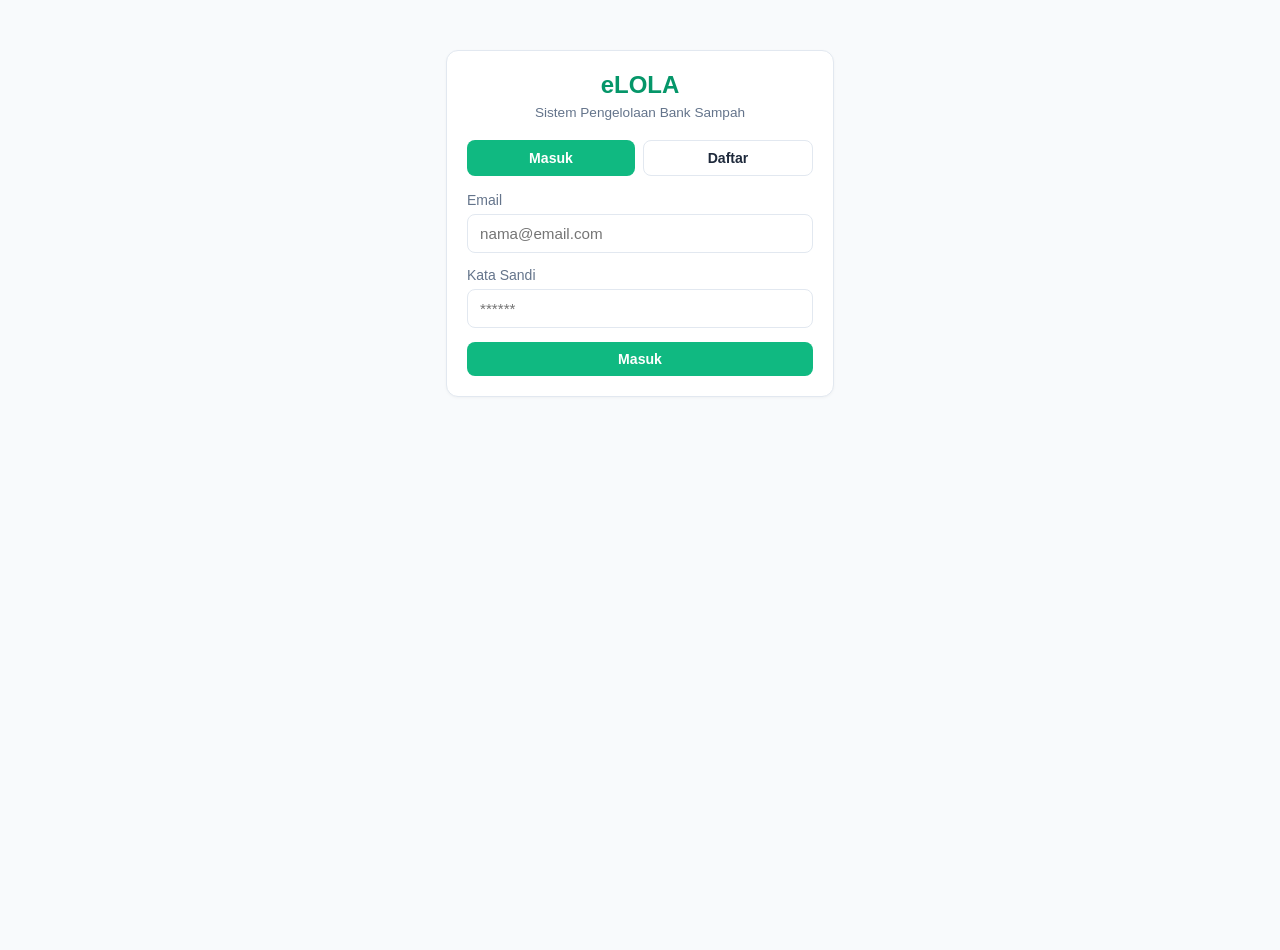
==== index.html @ f75164cf "Add files via upload" ====
<!doctype html>
<html lang="id">
  <head>
    <meta charset="UTF-8" />
    <meta name="viewport" content="width=device-width, initial-scale=1.0" />
    <title>eLOLA - Masuk / Daftar</title>
    <link rel="stylesheet" href="css/style.css" />
  </head>
  <body>
    <div class="container" style="max-width: 420px; margin-top: 50px">
      <div class="card">
        <h2
          style="
            color: var(--primary-dark);
            text-align: center;
            margin-bottom: 6px;
          "
        >
          eLOLA
        </h2>
        <p
          style="
            text-align: center;
            color: var(--text-muted);
            font-size: 0.85rem;
            margin-bottom: 20px;
          "
        >
          Sistem Pengelolaan Bank Sampah
        </p>

        <div style="display: flex; gap: 8px; margin-bottom: 16px">
          <button id="tab-login" class="btn btn-primary" style="flex: 1">
            Masuk
          </button>
          <button id="tab-register" class="btn btn-outline" style="flex: 1">
            Daftar
          </button>
        </div>

        <form id="form-login">
          <div class="form-group">
            <label>Email</label>
            <input
              type="email"
              id="login-email"
              required
              placeholder="nama@email.com"
            />
          </div>
          <div class="form-group">
            <label>Kata Sandi</label>
            <input
              type="password"
              id="login-password"
              required
              placeholder="******"
            />
          </div>
          <button type="submit" class="btn btn-primary" style="width: 100%">
            Masuk
          </button>
        </form>

        <form id="form-register" style="display: none">
          <div class="form-group">
            <label>Nama Lengkap</label>
            <input
              type="text"
              id="reg-nama"
              required
              placeholder="Sesuai KTP"
            />
          </div>
          <div class="form-group">
            <label>NIK</label>
            <input
              type="text"
              id="reg-nik"
              required
              placeholder="16 digit NIK"
            />
          </div>
          <div class="form-group">
            <label>Email</label>
            <input
              type="email"
              id="reg-email"
              required
              placeholder="nama@email.com"
            />
          </div>
          <div class="form-group">
            <label>Kata Sandi</label>
            <input
              type="password"
              id="reg-password"
              required
              minlength="6"
              placeholder="Minimal 6 karakter"
            />
          </div>
          <div class="form-group">
            <label>Kelurahan</label>
            <input type="text" id="reg-kelurahan" value="Lalolara" required />
          </div>
          <div class="form-group">
            <label>RT</label>
            <input type="text" id="reg-rt" placeholder="RT03" required />
          </div>
          <div class="form-group">
            <label
              ><input type="checkbox" id="reg-is-asn" /> Saya adalah ASN</label
            >
          </div>
          <div id="box-asn" class="form-group" style="display: none">
            <label>NIP & Instansi</label>
            <input
              type="text"
              id="reg-nip"
              placeholder="Nomor Induk Pegawai"
              style="margin-bottom: 6px"
            />
            <input
              type="text"
              id="reg-instansi"
              placeholder="Contoh: Bappeda / DLH"
            />
          </div>
          <button type="submit" class="btn btn-primary" style="width: 100%">
            Daftar Warga
          </button>
        </form>
      </div>
    </div>

    <script type="module">
      import { supabase } from "./js/supabase-config.js";
      import { showToast } from "./js/utils.js";

      const tabLogin = document.getElementById("tab-login");
      const tabRegister = document.getElementById("tab-register");
      const formLogin = document.getElementById("form-login");
      const formRegister = document.getElementById("form-register");
      const isAsnCheckbox = document.getElementById("reg-is-asn");
      const boxAsn = document.getElementById("box-asn");

      tabLogin.onclick = () => {
        formLogin.style.display = "block";
        formRegister.style.display = "none";
        tabLogin.className = "btn btn-primary";
        tabRegister.className = "btn btn-outline";
      };
      tabRegister.onclick = () => {
        formLogin.style.display = "none";
        formRegister.style.display = "block";
        tabRegister.className = "btn btn-primary";
        tabLogin.className = "btn btn-outline";
      };
      isAsnCheckbox.onchange = (e) => {
        boxAsn.style.display = e.target.checked ? "block" : "none";
      };

      formLogin.onsubmit = async (e) => {
        e.preventDefault();
        const email = document.getElementById("login-email").value;
        const password = document.getElementById("login-password").value;
        const { data, error } = await supabase.auth.signInWithPassword({
          email,
          password,
        });

        if (error) {
          showToast(error.message, "error");
          return;
        }

        const { data: profile } = await supabase
          .from("profiles")
          .select("peran")
          .eq("id", data.user.id)
          .single();
        if (profile?.peran === "warga")
          window.location.href = "warga/setoran.html";
        else if (profile?.peran === "petugas")
          window.location.href = "petugas/verifikasi.html";
        else if (profile?.peran === "admin")
          window.location.href = "admin/dashboard.html";
      };

      formRegister.onsubmit = async (e) => {
        e.preventDefault();
        const email = document.getElementById("reg-email").value;
        const password = document.getElementById("reg-password").value;
        const nama = document.getElementById("reg-nama").value;
        const nik = document.getElementById("reg-nik").value;
        const kelurahan = document.getElementById("reg-kelurahan").value;
        const rt = document.getElementById("reg-rt").value;
        const is_asn = isAsnCheckbox.checked;
        const nip = is_asn ? document.getElementById("reg-nip").value : null;
        const instansi = is_asn
          ? document.getElementById("reg-instansi").value
          : null;

        const { data, error } = await supabase.auth.signUp({ email, password });
        if (error) {
          showToast(error.message, "error");
          return;
        }

        const { error: pErr } = await supabase.from("profiles").insert([
          {
            id: data.user.id,
            nama,
            nik,
            peran: "warga",
            is_asn,
            nip,
            instansi,
            kelurahan,
            rt,
            unit_bank_sampah: is_asn ? "Balai Kota" : "Unit Kelurahan",
          },
        ]);

        if (pErr) showToast(pErr.message, "error");
        else {
          showToast("Registrasi berhasil!");
          window.location.href = "warga/setoran.html";
        }
      };
    </script>
  </body>
</html>
---- css/style.css ----
:root {
  --primary: #10b981;
  --primary-dark: #059669;
  --secondary: #0f172a;
  --bg-light: #f8fafc;
  --card-bg: #ffffff;
  --text-main: #1e293b;
  --text-muted: #64748b;
  --border: #e2e8f0;
  --danger: #ef4444;
}

* {
  box-sizing: border-box;
  margin: 0;
  padding: 0;
  font-family:
    -apple-system, BlinkMacSystemFont, "Segoe UI", Roboto, sans-serif;
}
body {
  background-color: var(--bg-light);
  color: var(--text-main);
  min-height: 100vh;
}
.navbar {
  background: #fff;
  border-bottom: 1px solid var(--border);
  padding: 14px 20px;
  display: flex;
  justify-content: space-between;
  align-items: center;
}
.navbar-brand {
  font-size: 1.25rem;
  font-weight: 700;
  color: var(--primary-dark);
  text-decoration: none;
}
.nav-links a {
  text-decoration: none;
  color: var(--text-main);
  margin-right: 14px;
  font-weight: 500;
  font-size: 0.9rem;
}
.container {
  max-width: 960px;
  margin: 24px auto;
  padding: 0 16px;
}
.card {
  background: var(--card-bg);
  border-radius: 12px;
  border: 1px solid var(--border);
  padding: 20px;
  margin-bottom: 20px;
  box-shadow: 0 1px 3px rgba(0, 0, 0, 0.04);
}
.card-header {
  font-size: 1.1rem;
  font-weight: 600;
  margin-bottom: 14px;
  border-bottom: 1px solid var(--border);
  padding-bottom: 8px;
}
.form-group {
  margin-bottom: 14px;
}
label {
  display: block;
  font-size: 0.875rem;
  font-weight: 500;
  margin-bottom: 6px;
  color: var(--text-muted);
}
input,
select,
textarea {
  width: 100%;
  padding: 10px 12px;
  border: 1px solid var(--border);
  border-radius: 8px;
  font-size: 0.95rem;
}
.btn {
  display: inline-flex;
  align-items: center;
  justify-content: center;
  padding: 9px 15px;
  border-radius: 8px;
  border: none;
  font-weight: 600;
  cursor: pointer;
  text-decoration: none;
  font-size: 0.88rem;
}
.btn-primary {
  background: var(--primary);
  color: #fff;
}
.btn-primary:hover {
  background: var(--primary-dark);
}
.btn-danger {
  background: var(--danger);
  color: #fff;
}
.btn-outline {
  background: transparent;
  border: 1px solid var(--border);
  color: var(--text-main);
}
.badge {
  padding: 4px 8px;
  border-radius: 6px;
  font-size: 0.75rem;
  font-weight: 600;
}
.badge-menunggu {
  background: #fef3c7;
  color: #b45309;
}
.badge-terverifikasi {
  background: #d1fae5;
  color: #065f46;
}
.badge-ditolak {
  background: #fee2e2;
  color: #991b1b;
}
.grid-2 {
  display: grid;
  grid-template-columns: repeat(auto-fit, minmax(280px, 1fr));
  gap: 16px;
}
.toast {
  background: var(--secondary);
  color: #fff;
  padding: 10px 16px;
  border-radius: 8px;
  margin-top: 8px;
  font-size: 0.875rem;
}
.toast-error {
  background: var(--danger);
}
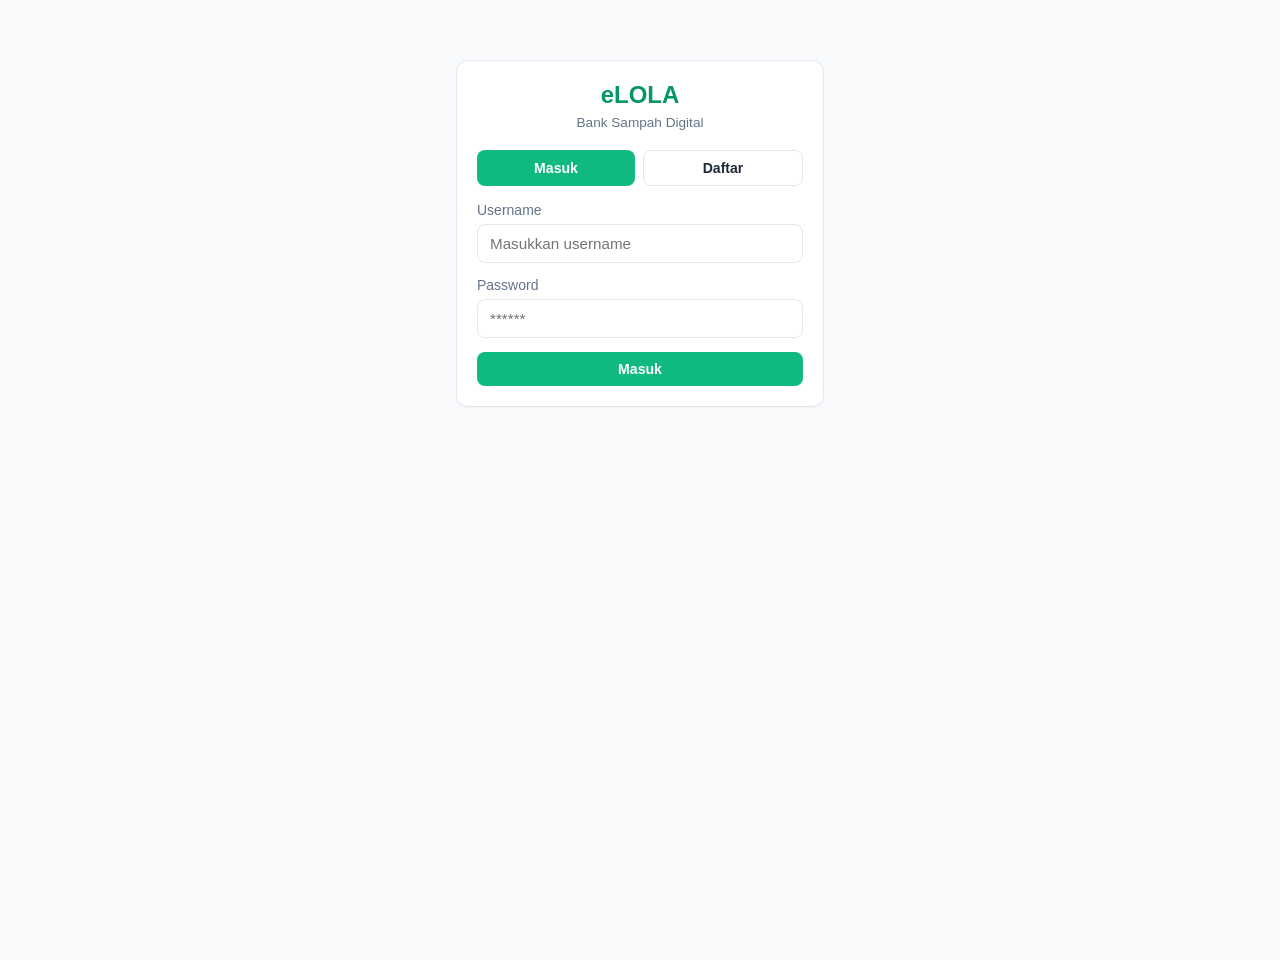
==== commit 02dd9115: "Update index.html" ====
--- a/index.html
+++ b/index.html
@@ -1,234 +1,162 @@
-<!doctype html>
+<!DOCTYPE html>
 <html lang="id">
-  <head>
-    <meta charset="UTF-8" />
-    <meta name="viewport" content="width=device-width, initial-scale=1.0" />
-    <title>eLOLA - Masuk / Daftar</title>
-    <link rel="stylesheet" href="css/style.css" />
-  </head>
-  <body>
-    <div class="container" style="max-width: 420px; margin-top: 50px">
-      <div class="card">
-        <h2
-          style="
-            color: var(--primary-dark);
-            text-align: center;
-            margin-bottom: 6px;
-          "
-        >
-          eLOLA
-        </h2>
-        <p
-          style="
-            text-align: center;
-            color: var(--text-muted);
-            font-size: 0.85rem;
-            margin-bottom: 20px;
-          "
-        >
-          Sistem Pengelolaan Bank Sampah
-        </p>
+<head>
+  <meta charset="UTF-8">
+  <meta name="viewport" content="width=device-width, initial-scale=1.0">
+  <title>eLOLA - Masuk / Daftar</title>
+  <link rel="stylesheet" href="css/style.css">
+</head>
+<body>
+  <div class="container" style="max-width: 400px; margin-top: 60px;">
+    <div class="card">
+      <h2 style="color: var(--primary-dark); text-align: center; margin-bottom: 6px;">eLOLA</h2>
+      <p style="text-align: center; color: var(--text-muted); font-size: 0.85rem; margin-bottom: 20px;">Bank Sampah Digital</p>
+      
+      <div style="display: flex; gap: 8px; margin-bottom: 16px;">
+        <button id="tab-login" type="button" class="btn btn-primary" style="flex: 1;">Masuk</button>
+        <button id="tab-register" type="button" class="btn btn-outline" style="flex: 1;">Daftar</button>
+      </div>
 
-        <div style="display: flex; gap: 8px; margin-bottom: 16px">
-          <button id="tab-login" class="btn btn-primary" style="flex: 1">
-            Masuk
-          </button>
-          <button id="tab-register" class="btn btn-outline" style="flex: 1">
-            Daftar
-          </button>
+      <!-- Form Login -->
+      <form id="form-login">
+        <div class="form-group">
+          <label>Username</label>
+          <input type="text" id="login-username" required placeholder="Masukkan username">
         </div>
+        <div class="form-group">
+          <label>Password</label>
+          <input type="password" id="login-password" required placeholder="******">
+        </div>
+        <button type="submit" class="btn btn-primary" style="width: 100%;">Masuk</button>
+      </form>
 
-        <form id="form-login">
-          <div class="form-group">
-            <label>Email</label>
-            <input
-              type="email"
-              id="login-email"
-              required
-              placeholder="nama@email.com"
-            />
-          </div>
-          <div class="form-group">
-            <label>Kata Sandi</label>
-            <input
-              type="password"
-              id="login-password"
-              required
-              placeholder="******"
-            />
-          </div>
-          <button type="submit" class="btn btn-primary" style="width: 100%">
-            Masuk
-          </button>
-        </form>
+      <!-- Form Register -->
+      <form id="form-register" style="display: none;">
+        <div class="form-group">
+          <label>Username</label>
+          <input type="text" id="reg-username" required placeholder="Contoh: budi01" autocomplete="off">
+        </div>
+        <div class="form-group">
+          <label>Password</label>
+          <input type="password" id="reg-password" required minlength="6" placeholder="Minimal 6 karakter">
+        </div>
+        <div class="form-group">
+          <label>Nomor RT</label>
+          <input type="text" id="reg-rt" required placeholder="Contoh: RT03 atau 03">
+        </div>
+        <button type="submit" class="btn btn-primary" style="width: 100%;">Daftar Sekarang</button>
+      </form>
+    </div>
+  </div>
 
-        <form id="form-register" style="display: none">
-          <div class="form-group">
-            <label>Nama Lengkap</label>
-            <input
-              type="text"
-              id="reg-nama"
-              required
-              placeholder="Sesuai KTP"
-            />
-          </div>
-          <div class="form-group">
-            <label>NIK</label>
-            <input
-              type="text"
-              id="reg-nik"
-              required
-              placeholder="16 digit NIK"
-            />
-          </div>
-          <div class="form-group">
-            <label>Email</label>
-            <input
-              type="email"
-              id="reg-email"
-              required
-              placeholder="nama@email.com"
-            />
-          </div>
-          <div class="form-group">
-            <label>Kata Sandi</label>
-            <input
-              type="password"
-              id="reg-password"
-              required
-              minlength="6"
-              placeholder="Minimal 6 karakter"
-            />
-          </div>
-          <div class="form-group">
-            <label>Kelurahan</label>
-            <input type="text" id="reg-kelurahan" value="Lalolara" required />
-          </div>
-          <div class="form-group">
-            <label>RT</label>
-            <input type="text" id="reg-rt" placeholder="RT03" required />
-          </div>
-          <div class="form-group">
-            <label
-              ><input type="checkbox" id="reg-is-asn" /> Saya adalah ASN</label
-            >
-          </div>
-          <div id="box-asn" class="form-group" style="display: none">
-            <label>NIP & Instansi</label>
-            <input
-              type="text"
-              id="reg-nip"
-              placeholder="Nomor Induk Pegawai"
-              style="margin-bottom: 6px"
-            />
-            <input
-              type="text"
-              id="reg-instansi"
-              placeholder="Contoh: Bappeda / DLH"
-            />
-          </div>
-          <button type="submit" class="btn btn-primary" style="width: 100%">
-            Daftar Warga
-          </button>
-        </form>
-      </div>
-    </div>
+  <script type="module">
+    import { supabase } from "./js/supabase-config.js";
+    import { showToast } from "./js/utils.js";
 
-    <script type="module">
-      import { supabase } from "./js/supabase-config.js";
-      import { showToast } from "./js/utils.js";
+    const tabLogin = document.getElementById("tab-login");
+    const tabRegister = document.getElementById("tab-register");
+    const formLogin = document.getElementById("form-login");
+    const formRegister = document.getElementById("form-register");
 
-      const tabLogin = document.getElementById("tab-login");
-      const tabRegister = document.getElementById("tab-register");
-      const formLogin = document.getElementById("form-login");
-      const formRegister = document.getElementById("form-register");
-      const isAsnCheckbox = document.getElementById("reg-is-asn");
-      const boxAsn = document.getElementById("box-asn");
+    tabLogin.onclick = () => {
+      formLogin.style.display = "block";
+      formRegister.style.display = "none";
+      tabLogin.className = "btn btn-primary";
+      tabRegister.className = "btn btn-outline";
+    };
 
-      tabLogin.onclick = () => {
-        formLogin.style.display = "block";
-        formRegister.style.display = "none";
-        tabLogin.className = "btn btn-primary";
-        tabRegister.className = "btn btn-outline";
-      };
-      tabRegister.onclick = () => {
-        formLogin.style.display = "none";
-        formRegister.style.display = "block";
-        tabRegister.className = "btn btn-primary";
-        tabLogin.className = "btn btn-outline";
-      };
-      isAsnCheckbox.onchange = (e) => {
-        boxAsn.style.display = e.target.checked ? "block" : "none";
-      };
+    tabRegister.onclick = () => {
+      formLogin.style.display = "none";
+      formRegister.style.display = "block";
+      tabRegister.className = "btn btn-primary";
+      tabLogin.className = "btn btn-outline";
+    };
 
-      formLogin.onsubmit = async (e) => {
-        e.preventDefault();
-        const email = document.getElementById("login-email").value;
-        const password = document.getElementById("login-password").value;
-        const { data, error } = await supabase.auth.signInWithPassword({
-          email,
-          password,
-        });
+    // Helper: format username menjadi email internal Supabase
+    const toInternalEmail = (u) => `${u.trim().toLowerCase()}@elola.local`;
 
-        if (error) {
-          showToast(error.message, "error");
-          return;
-        }
+    // 1. Proses Login
+    formLogin.onsubmit = async (e) => {
+      e.preventDefault();
+      const rawUser = document.getElementById("login-username").value;
+      const password = document.getElementById("login-password").value;
+      const fakeEmail = toInternalEmail(rawUser);
 
-        const { data: profile } = await supabase
-          .from("profiles")
-          .select("peran")
-          .eq("id", data.user.id)
-          .single();
-        if (profile?.peran === "warga")
-          window.location.href = "warga/setoran.html";
-        else if (profile?.peran === "petugas")
-          window.location.href = "petugas/verifikasi.html";
-        else if (profile?.peran === "admin")
-          window.location.href = "admin/dashboard.html";
-      };
+      const { data, error } = await supabase.auth.signInWithPassword({
+        email: fakeEmail,
+        password: password
+      });
 
-      formRegister.onsubmit = async (e) => {
-        e.preventDefault();
-        const email = document.getElementById("reg-email").value;
-        const password = document.getElementById("reg-password").value;
-        const nama = document.getElementById("reg-nama").value;
-        const nik = document.getElementById("reg-nik").value;
-        const kelurahan = document.getElementById("reg-kelurahan").value;
-        const rt = document.getElementById("reg-rt").value;
-        const is_asn = isAsnCheckbox.checked;
-        const nip = is_asn ? document.getElementById("reg-nip").value : null;
-        const instansi = is_asn
-          ? document.getElementById("reg-instansi").value
-          : null;
+      if (error) {
+        showToast("Login gagal: Username atau password salah.", "error");
+        return;
+      }
 
-        const { data, error } = await supabase.auth.signUp({ email, password });
-        if (error) {
-          showToast(error.message, "error");
-          return;
-        }
+      // Ambil peran user untuk redirect
+      const { data: profile } = await supabase
+        .from("profiles")
+        .select("peran")
+        .eq("id", data.user.id)
+        .single();
 
-        const { error: pErr } = await supabase.from("profiles").insert([
-          {
-            id: data.user.id,
-            nama,
-            nik,
-            peran: "warga",
-            is_asn,
-            nip,
-            instansi,
-            kelurahan,
-            rt,
-            unit_bank_sampah: is_asn ? "Balai Kota" : "Unit Kelurahan",
-          },
-        ]);
+      if (profile?.peran === "warga") window.location.href = "warga/setoran.html";
+      else if (profile?.peran === "petugas") window.location.href = "petugas/verifikasi.html";
+      else if (profile?.peran === "admin") window.location.href = "admin/dashboard.html";
+    };
 
-        if (pErr) showToast(pErr.message, "error");
-        else {
-          showToast("Registrasi berhasil!");
-          window.location.href = "warga/setoran.html";
-        }
-      };
-    </script>
-  </body>
+    // 2. Proses Daftar
+    formRegister.onsubmit = async (e) => {
+      e.preventDefault();
+      const rawUser = document.getElementById("reg-username").value.trim().toLowerCase();
+      const password = document.getElementById("reg-password").value;
+      let rt = document.getElementById("reg-rt").value.trim().toUpperCase();
+      if (!rt.startsWith("RT")) rt = "RT" + rt; // Standarisasi format RT
+
+      const fakeEmail = toInternalEmail(rawUser);
+
+      // Cek apakah username sudah dipakai
+      const { data: existingUser } = await supabase
+        .from("profiles")
+        .select("id")
+        .eq("username", rawUser)
+        .maybeSingle();
+
+      if (existingUser) {
+        showToast("Username sudah digunakan, pilih username lain.", "error");
+        return;
+      }
+
+      // Registrasi ke Auth
+      const { data, error: authErr } = await supabase.auth.signUp({
+        email: fakeEmail,
+        password: password
+      });
+
+      if (authErr) {
+        showToast("Gagal daftar: " + authErr.message, "error");
+        return;
+      }
+
+      // Simpan data profil warga
+      const { error: profErr } = await supabase.from("profiles").insert([{
+        id: data.user.id,
+        nama: rawUser,
+        username: rawUser,
+        peran: "warga",
+        kelurahan: "Lalolara",
+        rt: rt,
+        unit_bank_sampah: "Unit Kelurahan",
+        saldo_poin: 0,
+        total_kg: 0
+      }]);
+
+      if (profErr) {
+        showToast("Gagal menyimpan profil: " + profErr.message, "error");
+      } else {
+        showToast("Pendaftaran berhasil!");
+        window.location.href = "warga/setoran.html";
+      }
+    };
+  </script>
+</body>
 </html>
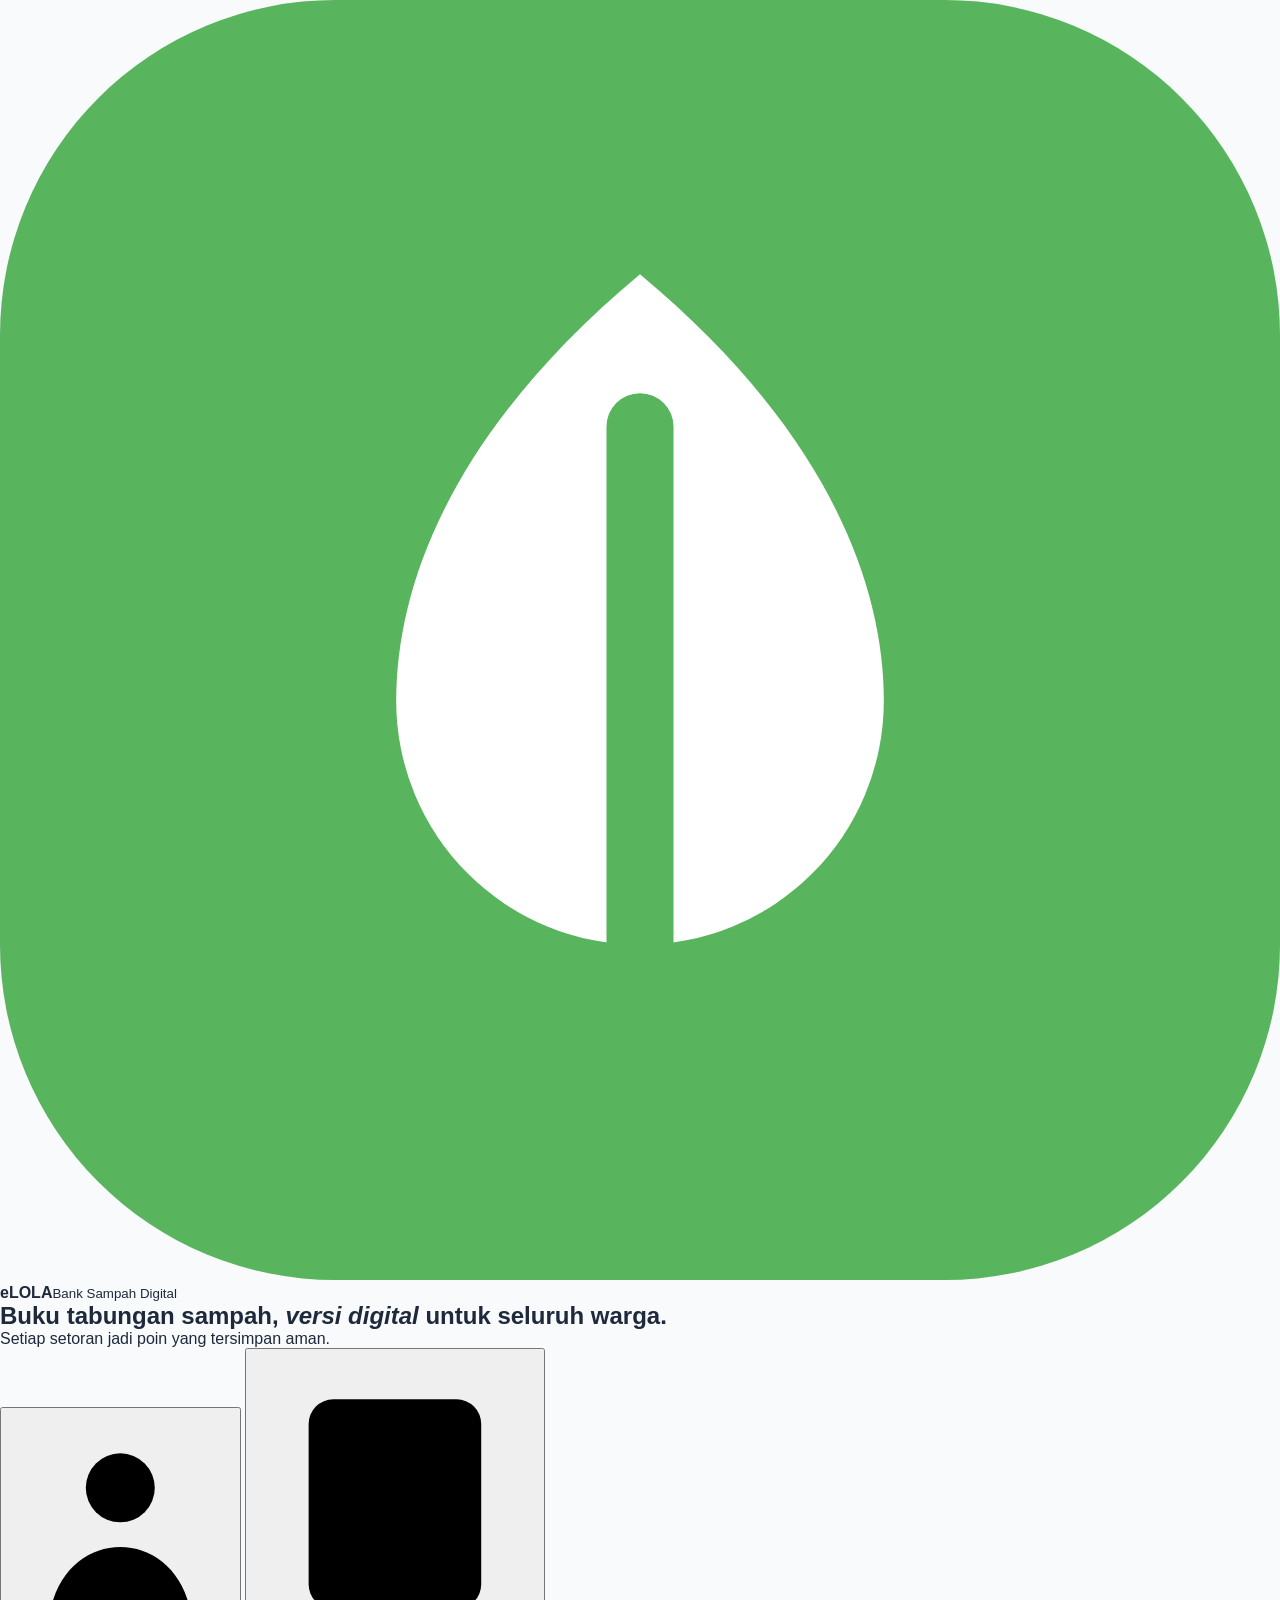
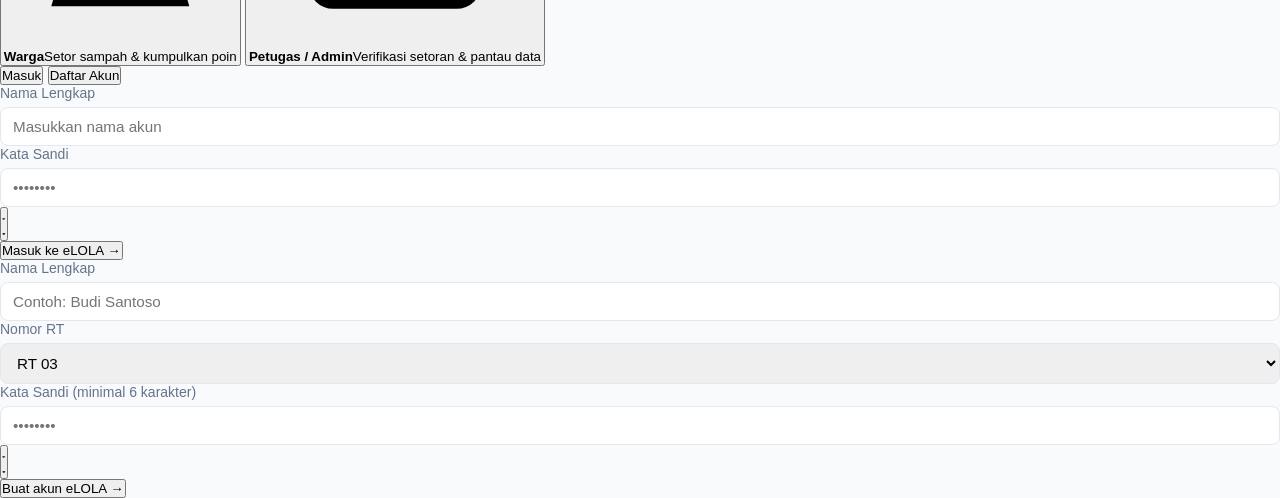
==== commit 8a3fe5df: "Update index.html" ====
--- a/index.html
+++ b/index.html
@@ -2,161 +2,93 @@
 <html lang="id">
 <head>
   <meta charset="UTF-8">
-  <meta name="viewport" content="width=device-width, initial-scale=1.0">
-  <title>eLOLA - Masuk / Daftar</title>
+  <meta name="viewport" content="width=device-width, initial-scale=1">
+  <title>eLOLA – Masuk & Daftar</title>
+  <link rel="stylesheet" href="https://fonts.googleapis.com/css2?family=Fraunces:ital,opsz,wght@0,9..144,700;1,9..144,600&family=Instrument+Sans:wght@400;500;600;700&display=swap">
   <link rel="stylesheet" href="css/style.css">
 </head>
 <body>
-  <div class="container" style="max-width: 400px; margin-top: 60px;">
-    <div class="card">
-      <h2 style="color: var(--primary-dark); text-align: center; margin-bottom: 6px;">eLOLA</h2>
-      <p style="text-align: center; color: var(--text-muted); font-size: 0.85rem; margin-bottom: 20px;">Bank Sampah Digital</p>
+
+<main class="kartu">
+  <section class="kiri">
+    <div class="logo">
+      <svg viewBox="0 0 42 42" aria-hidden="true">
+        <rect width="42" height="42" rx="11" fill="#58b45d"/>
+        <path d="M21 9c-6 5-8 10-8 14a8 8 0 0 0 16 0c0-4-2-9-8-14z" fill="#fff"/>
+        <path d="M21 14v17" stroke="#58b45d" stroke-width="2.2" stroke-linecap="round"/>
+      </svg>
+      <div><b>eLOLA</b><small>Bank Sampah Digital</small></div>
+    </div>
+    <div>
+      <h2>Buku tabungan sampah, <em>versi digital</em> untuk seluruh warga.</h2>
+      <p>Setiap setoran jadi poin yang tersimpan aman.</p>
+    </div>
+  </section>
+
+  <section class="kanan">
+    <div class="peran" role="group" aria-label="Jenis pengguna">
+      <button type="button" id="pWarga" class="aktif">
+        <svg viewBox="0 0 24 24"><circle cx="12" cy="8" r="3.5"/><path d="M5 20c1-4 4-6 7-6s6 2 7 6"/></svg>
+        <b>Warga</b><span>Setor sampah &amp; kumpulkan poin</span>
+      </button>
+      <button type="button" id="pPetugas">
+        <svg viewBox="0 0 24 24"><rect x="5" y="4" width="14" height="17" rx="2"/><path d="M9 9h6M9 13h6M9 17h3"/></svg>
+        <b>Petugas / Admin</b><span>Verifikasi setoran &amp; pantau data</span>
+      </button>
+    </div>
+
+    <div class="tab" role="tablist">
+      <button type="button" id="tMasuk" class="aktif">Masuk</button>
+      <button type="button" id="tDaftar">Daftar Akun</button>
+    </div>
+
+    <!-- FORM MASUK -->
+    <form id="fMasuk" novalidate>
+      <label for="idMasuk" id="lblIdMasuk">Nama Lengkap</label>
+      <input id="idMasuk" type="text" autocomplete="username" placeholder="Masukkan nama akun">
+      <label for="sMasuk">Kata Sandi</label>
+      <div class="sandi">
+        <input id="sMasuk" type="password" autocomplete="current-password" placeholder="••••••••">
+        <button type="button" class="lihat" data-t="sMasuk" aria-label="Tampilkan kata sandi">
+          <svg class="mata-tutup" viewBox="0 0 24 24" aria-hidden="true"><path d="M3 3l18 18"/><path d="M10.6 6.1A10.6 10.6 0 0 1 12 6c6.5 0 10 6 10 6a17 17 0 0 1-3.2 3.9M6.6 6.7C3.9 8.5 2 12 2 12s3.5 6 10 6c1.6 0 3-.4 4.3-1"/><path d="M9.9 9.9a3 3 0 0 0 4.2 4.2"/></svg>
+          <svg class="mata-buka" viewBox="0 0 24 24" aria-hidden="true"><path d="M2 12s3.5-6 10-6 10 6 10 6-3.5 6-10 6S2 12 2 12z"/><circle cx="12" cy="12" r="3"/></svg>
+        </button>
+      </div>
+      <p class="pesan" id="pMasuk" role="alert"></p>
+      <button class="tombol" id="btnMasuk" type="submit">Masuk ke eLOLA →</button>
+    </form>
+
+    <!-- FORM DAFTAR -->
+    <form id="fDaftar" class="hidden" novalidate>
+      <label for="nama">Nama Lengkap</label>
+      <input id="nama" type="text" autocomplete="name" placeholder="Contoh: Budi Santoso">
       
-      <div style="display: flex; gap: 8px; margin-bottom: 16px;">
-        <button id="tab-login" type="button" class="btn btn-primary" style="flex: 1;">Masuk</button>
-        <button id="tab-register" type="button" class="btn btn-outline" style="flex: 1;">Daftar</button>
+      <label for="rt">Nomor RT</label>
+      <select id="rt">
+        <option value="">Pilih RT</option>
+        <option value="RT 01">RT 01</option>
+        <option value="RT 02">RT 02</option>
+        <option value="RT 03" selected>RT 03</option>
+        <option value="RT 04">RT 04</option>
+        <option value="RT 05">RT 05</option>
+      </select>
+
+      <label for="sDaftar">Kata Sandi (minimal 6 karakter)</label>
+      <div class="sandi">
+        <input id="sDaftar" type="password" autocomplete="new-password" placeholder="••••••••">
+        <button type="button" class="lihat" data-t="sDaftar" aria-label="Tampilkan kata sandi">
+          <svg class="mata-tutup" viewBox="0 0 24 24" aria-hidden="true"><path d="M3 3l18 18"/><path d="M10.6 6.1A10.6 10.6 0 0 1 12 6c6.5 0 10 6 10 6a17 17 0 0 1-3.2 3.9M6.6 6.7C3.9 8.5 2 12 2 12s3.5 6 10 6c1.6 0 3-.4 4.3-1"/><path d="M9.9 9.9a3 3 0 0 0 4.2 4.2"/></svg>
+          <svg class="mata-buka" viewBox="0 0 24 24" aria-hidden="true"><path d="M2 12s3.5-6 10-6 10 6 10 6-3.5 6-10 6S2 12 2 12z"/><circle cx="12" cy="12" r="3"/></svg>
+        </button>
       </div>
+      <p class="pesan" id="pDaftar" role="alert"></p>
+      <button class="tombol" id="btnDaftar" type="submit">Buat akun eLOLA →</button>
+    </form>
 
-      <!-- Form Login -->
-      <form id="form-login">
-        <div class="form-group">
-          <label>Username</label>
-          <input type="text" id="login-username" required placeholder="Masukkan username">
-        </div>
-        <div class="form-group">
-          <label>Password</label>
-          <input type="password" id="login-password" required placeholder="******">
-        </div>
-        <button type="submit" class="btn btn-primary" style="width: 100%;">Masuk</button>
-      </form>
+    <p class="bantuan" id="bantuan"></p>
+  </section>
+</main>
 
-      <!-- Form Register -->
-      <form id="form-register" style="display: none;">
-        <div class="form-group">
-          <label>Username</label>
-          <input type="text" id="reg-username" required placeholder="Contoh: budi01" autocomplete="off">
-        </div>
-        <div class="form-group">
-          <label>Password</label>
-          <input type="password" id="reg-password" required minlength="6" placeholder="Minimal 6 karakter">
-        </div>
-        <div class="form-group">
-          <label>Nomor RT</label>
-          <input type="text" id="reg-rt" required placeholder="Contoh: RT03 atau 03">
-        </div>
-        <button type="submit" class="btn btn-primary" style="width: 100%;">Daftar Sekarang</button>
-      </form>
-    </div>
-  </div>
-
-  <script type="module">
-    import { supabase } from "./js/supabase-config.js";
-    import { showToast } from "./js/utils.js";
-
-    const tabLogin = document.getElementById("tab-login");
-    const tabRegister = document.getElementById("tab-register");
-    const formLogin = document.getElementById("form-login");
-    const formRegister = document.getElementById("form-register");
-
-    tabLogin.onclick = () => {
-      formLogin.style.display = "block";
-      formRegister.style.display = "none";
-      tabLogin.className = "btn btn-primary";
-      tabRegister.className = "btn btn-outline";
-    };
-
-    tabRegister.onclick = () => {
-      formLogin.style.display = "none";
-      formRegister.style.display = "block";
-      tabRegister.className = "btn btn-primary";
-      tabLogin.className = "btn btn-outline";
-    };
-
-    // Helper: format username menjadi email internal Supabase
-    const toInternalEmail = (u) => `${u.trim().toLowerCase()}@elola.local`;
-
-    // 1. Proses Login
-    formLogin.onsubmit = async (e) => {
-      e.preventDefault();
-      const rawUser = document.getElementById("login-username").value;
-      const password = document.getElementById("login-password").value;
-      const fakeEmail = toInternalEmail(rawUser);
-
-      const { data, error } = await supabase.auth.signInWithPassword({
-        email: fakeEmail,
-        password: password
-      });
-
-      if (error) {
-        showToast("Login gagal: Username atau password salah.", "error");
-        return;
-      }
-
-      // Ambil peran user untuk redirect
-      const { data: profile } = await supabase
-        .from("profiles")
-        .select("peran")
-        .eq("id", data.user.id)
-        .single();
-
-      if (profile?.peran === "warga") window.location.href = "warga/setoran.html";
-      else if (profile?.peran === "petugas") window.location.href = "petugas/verifikasi.html";
-      else if (profile?.peran === "admin") window.location.href = "admin/dashboard.html";
-    };
-
-    // 2. Proses Daftar
-    formRegister.onsubmit = async (e) => {
-      e.preventDefault();
-      const rawUser = document.getElementById("reg-username").value.trim().toLowerCase();
-      const password = document.getElementById("reg-password").value;
-      let rt = document.getElementById("reg-rt").value.trim().toUpperCase();
-      if (!rt.startsWith("RT")) rt = "RT" + rt; // Standarisasi format RT
-
-      const fakeEmail = toInternalEmail(rawUser);
-
-      // Cek apakah username sudah dipakai
-      const { data: existingUser } = await supabase
-        .from("profiles")
-        .select("id")
-        .eq("username", rawUser)
-        .maybeSingle();
-
-      if (existingUser) {
-        showToast("Username sudah digunakan, pilih username lain.", "error");
-        return;
-      }
-
-      // Registrasi ke Auth
-      const { data, error: authErr } = await supabase.auth.signUp({
-        email: fakeEmail,
-        password: password
-      });
-
-      if (authErr) {
-        showToast("Gagal daftar: " + authErr.message, "error");
-        return;
-      }
-
-      // Simpan data profil warga
-      const { error: profErr } = await supabase.from("profiles").insert([{
-        id: data.user.id,
-        nama: rawUser,
-        username: rawUser,
-        peran: "warga",
-        kelurahan: "Lalolara",
-        rt: rt,
-        unit_bank_sampah: "Unit Kelurahan",
-        saldo_poin: 0,
-        total_kg: 0
-      }]);
-
-      if (profErr) {
-        showToast("Gagal menyimpan profil: " + profErr.message, "error");
-      } else {
-        showToast("Pendaftaran berhasil!");
-        window.location.href = "warga/setoran.html";
-      }
-    };
-  </script>
+<script type="module" src="js/auth.js"></script>
 </body>
 </html>
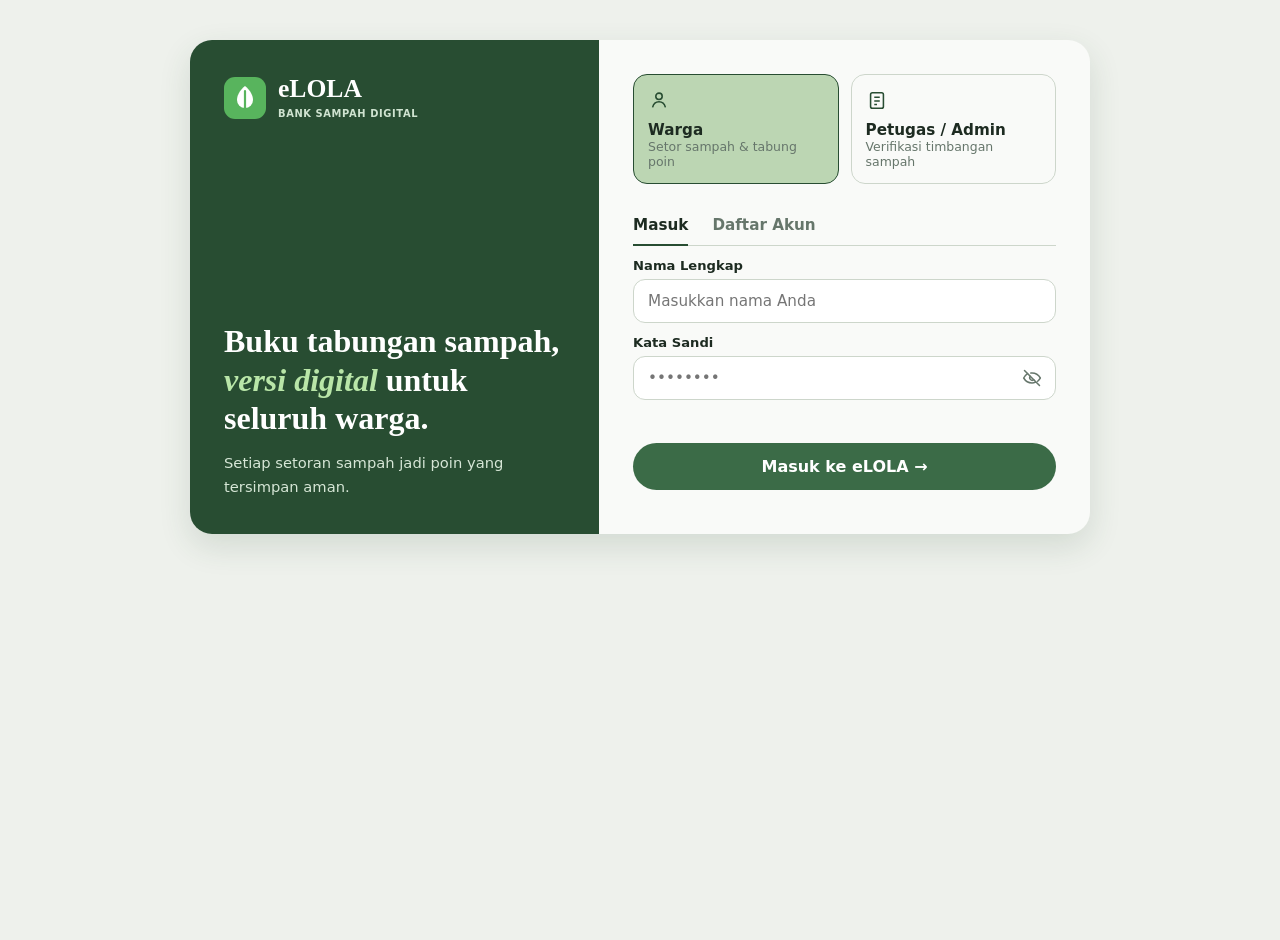
==== commit 048c4724: "Update index.html" ====
--- a/index.html
+++ b/index.html
@@ -21,48 +21,45 @@
     </div>
     <div>
       <h2>Buku tabungan sampah, <em>versi digital</em> untuk seluruh warga.</h2>
-      <p>Setiap setoran jadi poin yang tersimpan aman.</p>
+      <p>Setiap setoran sampah jadi poin yang tersimpan aman.</p>
     </div>
   </section>
 
   <section class="kanan">
-    <div class="peran" role="group" aria-label="Jenis pengguna">
+    <div class="peran" role="group">
       <button type="button" id="pWarga" class="aktif">
         <svg viewBox="0 0 24 24"><circle cx="12" cy="8" r="3.5"/><path d="M5 20c1-4 4-6 7-6s6 2 7 6"/></svg>
-        <b>Warga</b><span>Setor sampah &amp; kumpulkan poin</span>
+        <b>Warga</b><span>Setor sampah &amp; tabung poin</span>
       </button>
       <button type="button" id="pPetugas">
         <svg viewBox="0 0 24 24"><rect x="5" y="4" width="14" height="17" rx="2"/><path d="M9 9h6M9 13h6M9 17h3"/></svg>
-        <b>Petugas / Admin</b><span>Verifikasi setoran &amp; pantau data</span>
+        <b>Petugas / Admin</b><span>Verifikasi timbangan sampah</span>
       </button>
     </div>
 
-    <div class="tab" role="tablist">
+    <div class="tab">
       <button type="button" id="tMasuk" class="aktif">Masuk</button>
       <button type="button" id="tDaftar">Daftar Akun</button>
     </div>
 
-    <!-- FORM MASUK -->
     <form id="fMasuk" novalidate>
       <label for="idMasuk" id="lblIdMasuk">Nama Lengkap</label>
-      <input id="idMasuk" type="text" autocomplete="username" placeholder="Masukkan nama akun">
+      <input id="idMasuk" type="text" autocomplete="username" placeholder="Masukkan nama Anda">
       <label for="sMasuk">Kata Sandi</label>
       <div class="sandi">
         <input id="sMasuk" type="password" autocomplete="current-password" placeholder="••••••••">
-        <button type="button" class="lihat" data-t="sMasuk" aria-label="Tampilkan kata sandi">
-          <svg class="mata-tutup" viewBox="0 0 24 24" aria-hidden="true"><path d="M3 3l18 18"/><path d="M10.6 6.1A10.6 10.6 0 0 1 12 6c6.5 0 10 6 10 6a17 17 0 0 1-3.2 3.9M6.6 6.7C3.9 8.5 2 12 2 12s3.5 6 10 6c1.6 0 3-.4 4.3-1"/><path d="M9.9 9.9a3 3 0 0 0 4.2 4.2"/></svg>
-          <svg class="mata-buka" viewBox="0 0 24 24" aria-hidden="true"><path d="M2 12s3.5-6 10-6 10 6 10 6-3.5 6-10 6S2 12 2 12z"/><circle cx="12" cy="12" r="3"/></svg>
+        <button type="button" class="lihat" data-t="sMasuk">
+          <svg class="mata-tutup" viewBox="0 0 24 24"><path d="M3 3l18 18"/><path d="M10.6 6.1A10.6 10.6 0 0 1 12 6c6.5 0 10 6 10 6a17 17 0 0 1-3.2 3.9M6.6 6.7C3.9 8.5 2 12 2 12s3.5 6 10 6c1.6 0 3-.4 4.3-1"/><path d="M9.9 9.9a3 3 0 0 0 4.2 4.2"/></svg>
+          <svg class="mata-buka" viewBox="0 0 24 24"><path d="M2 12s3.5-6 10-6 10 6 10 6-3.5 6-10 6S2 12 2 12z"/><circle cx="12" cy="12" r="3"/></svg>
         </button>
       </div>
-      <p class="pesan" id="pMasuk" role="alert"></p>
+      <p class="pesan" id="pMasuk"></p>
       <button class="tombol" id="btnMasuk" type="submit">Masuk ke eLOLA →</button>
     </form>
 
-    <!-- FORM DAFTAR -->
     <form id="fDaftar" class="hidden" novalidate>
       <label for="nama">Nama Lengkap</label>
       <input id="nama" type="text" autocomplete="name" placeholder="Contoh: Budi Santoso">
-      
       <label for="rt">Nomor RT</label>
       <select id="rt">
         <option value="">Pilih RT</option>
@@ -72,16 +69,15 @@
         <option value="RT 04">RT 04</option>
         <option value="RT 05">RT 05</option>
       </select>
-
       <label for="sDaftar">Kata Sandi (minimal 6 karakter)</label>
       <div class="sandi">
         <input id="sDaftar" type="password" autocomplete="new-password" placeholder="••••••••">
-        <button type="button" class="lihat" data-t="sDaftar" aria-label="Tampilkan kata sandi">
-          <svg class="mata-tutup" viewBox="0 0 24 24" aria-hidden="true"><path d="M3 3l18 18"/><path d="M10.6 6.1A10.6 10.6 0 0 1 12 6c6.5 0 10 6 10 6a17 17 0 0 1-3.2 3.9M6.6 6.7C3.9 8.5 2 12 2 12s3.5 6 10 6c1.6 0 3-.4 4.3-1"/><path d="M9.9 9.9a3 3 0 0 0 4.2 4.2"/></svg>
-          <svg class="mata-buka" viewBox="0 0 24 24" aria-hidden="true"><path d="M2 12s3.5-6 10-6 10 6 10 6-3.5 6-10 6S2 12 2 12z"/><circle cx="12" cy="12" r="3"/></svg>
+        <button type="button" class="lihat" data-t="sDaftar">
+          <svg class="mata-tutup" viewBox="0 0 24 24"><path d="M3 3l18 18"/><path d="M10.6 6.1A10.6 10.6 0 0 1 12 6c6.5 0 10 6 10 6a17 17 0 0 1-3.2 3.9M6.6 6.7C3.9 8.5 2 12 2 12s3.5 6 10 6c1.6 0 3-.4 4.3-1"/><path d="M9.9 9.9a3 3 0 0 0 4.2 4.2"/></svg>
+          <svg class="mata-buka" viewBox="0 0 24 24"><path d="M2 12s3.5-6 10-6 10 6 10 6-3.5 6-10 6S2 12 2 12z"/><circle cx="12" cy="12" r="3"/></svg>
         </button>
       </div>
-      <p class="pesan" id="pDaftar" role="alert"></p>
+      <p class="pesan" id="pDaftar"></p>
       <button class="tombol" id="btnDaftar" type="submit">Buat akun eLOLA →</button>
     </form>
 
--- a/css/style.css
+++ b/css/style.css
@@ -1,146 +1,141 @@
 :root {
-  --primary: #10b981;
-  --primary-dark: #059669;
-  --secondary: #0f172a;
-  --bg-light: #f8fafc;
-  --card-bg: #ffffff;
-  --text-main: #1e293b;
-  --text-muted: #64748b;
-  --border: #e2e8f0;
-  --danger: #ef4444;
+  --hijau-tua: #284d32;
+  --hijau: #3b6b47;
+  --hijau-logo: #58b45d;
+  --daun: #b9e6a8;
+  --sage: #bcd6b3;
+  --latar: #eef1ec;
+  --putih: #f9faf8;
+  --teks: #1d2b21;
+  --abu: #66766b;
+  --garis: #cdd6cb;
+  --merah: #b3261e;
+  --font-judul: "Fraunces", Georgia, serif;
+  --font: "Instrument Sans", system-ui, sans-serif;
 }
 
-* {
-  box-sizing: border-box;
-  margin: 0;
-  padding: 0;
-  font-family:
-    -apple-system, BlinkMacSystemFont, "Segoe UI", Roboto, sans-serif;
-}
+* { box-sizing: border-box; margin: 0; padding: 0; }
 body {
-  background-color: var(--bg-light);
-  color: var(--text-main);
+  font-family: var(--font); color: var(--teks); background: var(--latar);
   min-height: 100vh;
 }
+
+/* Navigasi Utama */
 .navbar {
-  background: #fff;
-  border-bottom: 1px solid var(--border);
-  padding: 14px 20px;
-  display: flex;
-  justify-content: space-between;
-  align-items: center;
+  background: var(--putih); border-bottom: 1.5px solid var(--garis);
+  padding: 14px 20px; display: flex; justify-content: space-between; align-items: center;
 }
 .navbar-brand {
-  font-size: 1.25rem;
-  font-weight: 700;
-  color: var(--primary-dark);
-  text-decoration: none;
+  font-family: var(--font-judul); font-size: 1.3rem; font-weight: 700;
+  color: var(--hijau-tua); text-decoration: none;
 }
 .nav-links a {
-  text-decoration: none;
-  color: var(--text-main);
-  margin-right: 14px;
-  font-weight: 500;
-  font-size: 0.9rem;
+  text-decoration: none; color: var(--teks); margin-right: 14px;
+  font-weight: 600; font-size: 0.9rem;
 }
-.container {
-  max-width: 960px;
-  margin: 24px auto;
-  padding: 0 16px;
+.nav-links a.aktif { color: var(--hijau); }
+
+/* Kontainer & Kartu */
+.container { max-width: 900px; margin: 24px auto; padding: 0 16px; }
+.kartu {
+  display: grid; grid-template-columns: 5fr 6fr; width: 100%; max-width: 900px;
+  border-radius: 22px; overflow: hidden; background: var(--putih);
+  box-shadow: 0 12px 32px rgba(40, 77, 50, 0.14); margin: 40px auto;
 }
-.card {
-  background: var(--card-bg);
-  border-radius: 12px;
-  border: 1px solid var(--border);
-  padding: 20px;
-  margin-bottom: 20px;
-  box-shadow: 0 1px 3px rgba(0, 0, 0, 0.04);
+.kiri {
+  background: var(--hijau-tua); color: #fff; padding: 36px 34px;
+  display: flex; flex-direction: column; justify-content: space-between; gap: 40px;
 }
-.card-header {
-  font-size: 1.1rem;
-  font-weight: 600;
-  margin-bottom: 14px;
-  border-bottom: 1px solid var(--border);
-  padding-bottom: 8px;
+.logo { display: flex; align-items: center; gap: 12px; }
+.logo svg { width: 42px; height: 42px; flex: none; }
+.logo b { display: block; font-family: var(--font-judul); font-size: 1.6rem; line-height: 1; }
+.logo small { font-size: 0.62rem; font-weight: 600; letter-spacing: 0.06em; text-transform: uppercase; color: #cfe3d0; }
+.kiri h2 { font-family: var(--font-judul); font-weight: 700; font-size: 2rem; line-height: 1.2; }
+.kiri h2 em { color: var(--daun); font-weight: 600; }
+.kiri p { margin-top: 14px; color: #d6e6d6; font-size: 0.92rem; line-height: 1.6; }
+
+.kanan { padding: 34px 34px 28px; }
+.box-konten {
+  background: var(--putih); border: 1.5px solid var(--garis);
+  border-radius: 16px; padding: 20px; margin-bottom: 20px;
 }
-.form-group {
-  margin-bottom: 14px;
+.box-header {
+  font-size: 1.05rem; font-weight: 700; border-bottom: 1.5px solid var(--garis);
+  padding-bottom: 8px; margin-bottom: 14px;
 }
-label {
-  display: block;
-  font-size: 0.875rem;
-  font-weight: 500;
-  margin-bottom: 6px;
-  color: var(--text-muted);
+
+/* Form & Input */
+.peran { display: grid; grid-template-columns: 1fr 1fr; gap: 12px; }
+.peran button {
+  text-align: left; padding: 14px; border-radius: 14px; cursor: pointer;
+  border: 1.5px solid var(--garis); background: transparent; font-family: var(--font); color: var(--teks);
 }
-input,
-select,
-textarea {
-  width: 100%;
-  padding: 10px 12px;
-  border: 1px solid var(--border);
-  border-radius: 8px;
-  font-size: 0.95rem;
+.peran button.aktif { background: var(--sage); border-color: var(--hijau-tua); }
+.peran svg { width: 22px; height: 22px; stroke: var(--hijau-tua); fill: none; stroke-width: 1.7; margin-bottom: 10px; display: block; }
+.peran b { display: block; font-size: 0.95rem; }
+.peran span { font-size: 0.78rem; color: var(--abu); }
+
+.tab { display: flex; gap: 24px; border-bottom: 1.5px solid var(--garis); margin: 24px 0 4px; }
+.tab button {
+  border: 0; background: none; padding: 8px 0 10px; font: 600 0.95rem var(--font); color: var(--abu);
+  cursor: pointer; border-bottom: 2.5px solid transparent; margin-bottom: -1.5px;
 }
-.btn {
-  display: inline-flex;
-  align-items: center;
-  justify-content: center;
-  padding: 9px 15px;
-  border-radius: 8px;
-  border: none;
-  font-weight: 600;
-  cursor: pointer;
-  text-decoration: none;
-  font-size: 0.88rem;
+.tab button.aktif { color: var(--teks); border-bottom-color: var(--hijau-tua); }
+
+.form-group { margin-bottom: 14px; }
+label { display: block; font-size: 0.82rem; font-weight: 600; margin: 12px 0 6px; }
+input, select {
+  width: 100%; padding: 12px 14px; border: 1.5px solid var(--garis); border-radius: 12px;
+  font: 0.95rem var(--font); background: #fff; color: var(--teks);
 }
-.btn-primary {
-  background: var(--primary);
-  color: #fff;
+input:focus, select:focus { outline: none; border-color: var(--hijau); box-shadow: 0 0 0 3px rgba(88, 180, 93, 0.25); }
+
+.sandi { position: relative; }
+.sandi input { padding-right: 48px; }
+.lihat {
+  position: absolute; right: 6px; top: 50%; transform: translateY(-50%);
+  width: 36px; height: 36px; display: flex; align-items: center; justify-content: center;
+  border: 0; border-radius: 50%; background: none; color: var(--abu); cursor: pointer;
 }
-.btn-primary:hover {
-  background: var(--primary-dark);
+.lihat:hover { color: var(--hijau); background: var(--latar); }
+.lihat svg { width: 20px; height: 20px; fill: none; stroke: currentColor; stroke-width: 1.8; stroke-linecap: round; stroke-linejoin: round; }
+.lihat .mata-buka { display: none; }
+.lihat.tampil .mata-buka { display: block; }
+.lihat.tampil .mata-tutup { display: none; }
+
+.tombol {
+  width: 100%; padding: 14px; border: 0; border-radius: 999px; background: var(--hijau); color: #fff;
+  font: 700 1rem var(--font); cursor: pointer; transition: background 0.15s; margin-top: 10px;
 }
-.btn-danger {
-  background: var(--danger);
-  color: #fff;
+.tombol:hover { background: var(--hijau-tua); }
+.tombol:disabled { opacity: 0.6; cursor: not-allowed; }
+
+.btn-sm {
+  padding: 7px 14px; border-radius: 8px; border: 0; font-weight: 600; cursor: pointer;
+  font-size: 0.85rem; font-family: var(--font); text-decoration: none;
 }
-.btn-outline {
-  background: transparent;
-  border: 1px solid var(--border);
-  color: var(--text-main);
+.btn-sm-hijau { background: var(--hijau); color: #fff; }
+.btn-sm-merah { background: var(--merah); color: #fff; }
+
+.pesan { min-height: 1.3em; margin: 12px 0 4px; font-size: 0.86rem; color: var(--merah); }
+.pesan.ok { color: var(--hijau); }
+.bantuan { margin-top: 16px; font-size: 0.78rem; color: var(--abu); text-align: center; line-height: 1.5; }
+.hidden { display: none; }
+
+.badge { padding: 4px 8px; border-radius: 6px; font-size: 0.75rem; font-weight: 700; }
+.badge-menunggu { background: #fef3c7; color: #b45309; }
+.badge-terverifikasi { background: #d1fae5; color: #065f46; }
+.badge-ditolak { background: #fee2e2; color: #991b1b; }
+
+.dompet-banner {
+  background: linear-gradient(135deg, var(--hijau-tua), var(--hijau));
+  color: #fff; border-radius: 16px; padding: 22px; margin-bottom: 20px;
 }
-.badge {
-  padding: 4px 8px;
-  border-radius: 6px;
-  font-size: 0.75rem;
-  font-weight: 600;
+.grid-2 { display: grid; grid-template-columns: repeat(auto-fit, minmax(280px, 1fr)); gap: 16px; }
+
+@media (max-width: 760px) {
+  .kartu { grid-template-columns: 1fr; margin: 10px auto; }
+  .kiri { padding: 22px 24px; gap: 0; }
+  .kiri h2, .kiri p { display: none; }
+  .kanan { padding: 24px 22px 24px; }
 }
-.badge-menunggu {
-  background: #fef3c7;
-  color: #b45309;
-}
-.badge-terverifikasi {
-  background: #d1fae5;
-  color: #065f46;
-}
-.badge-ditolak {
-  background: #fee2e2;
-  color: #991b1b;
-}
-.grid-2 {
-  display: grid;
-  grid-template-columns: repeat(auto-fit, minmax(280px, 1fr));
-  gap: 16px;
-}
-.toast {
-  background: var(--secondary);
-  color: #fff;
-  padding: 10px 16px;
-  border-radius: 8px;
-  margin-top: 8px;
-  font-size: 0.875rem;
-}
-.toast-error {
-  background: var(--danger);
-}
